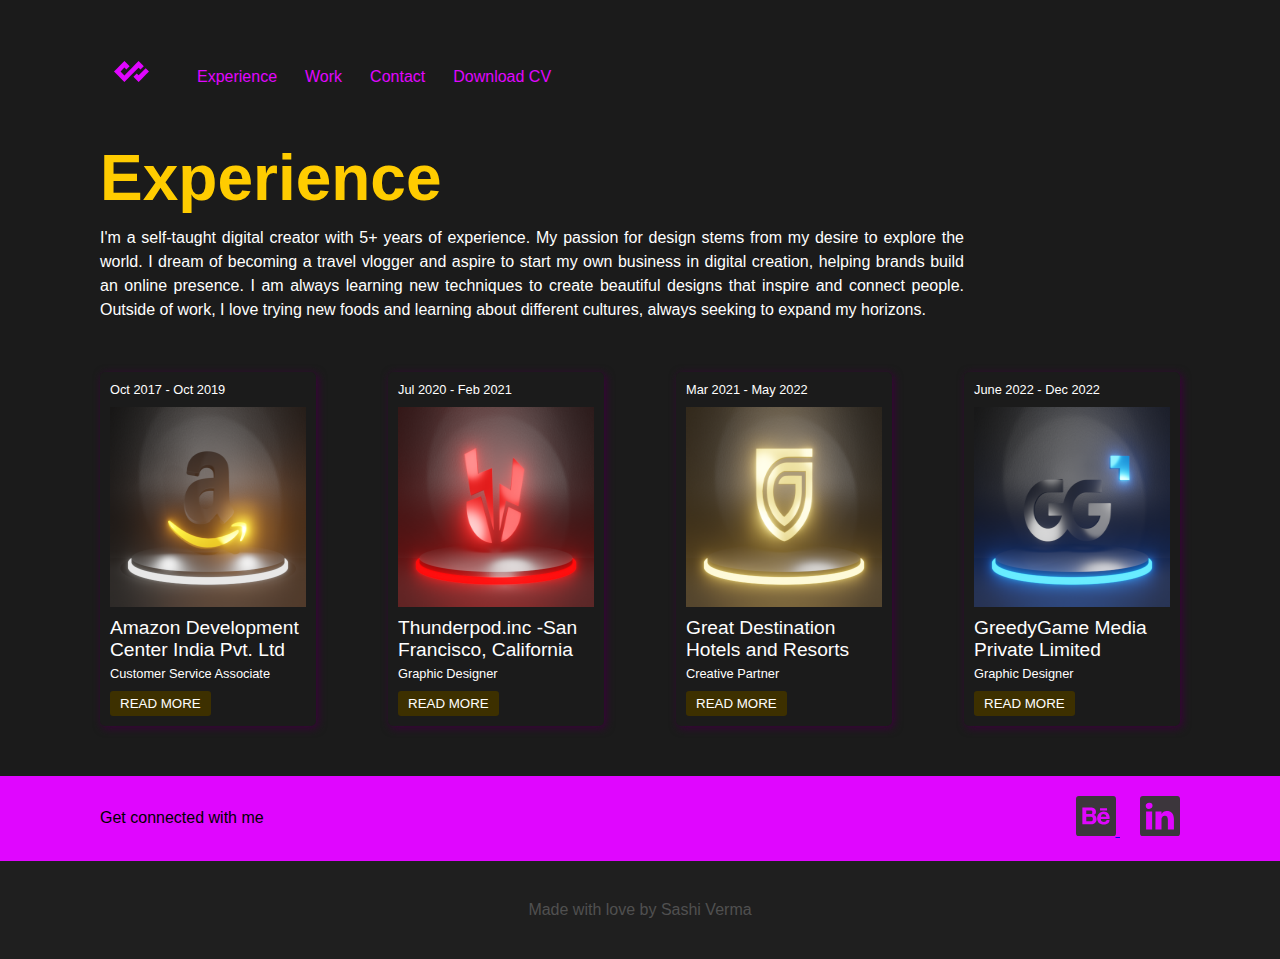
==== experience.html @ 1667ecce "update" ====
<!DOCTYPE html>
<html lang="en">

<head>
    <meta charset="UTF-8">
    <meta http-equiv="X-UA-Compatible" content="IE=edge">
    <meta name="viewport" content="width=device-width, initial-scale=1.0">
    <link rel="stylesheet" href="./newstyle.css" />
    <link rel="stylesheet" href="./experience.css" />
    <script src="./experience.js"></script>
    <title>Document</title>
    <style>

    </style>
</head>

<body>
    <nav id="menu" style="position: relative;" class="navbar">

        <ul>
            <li><a href="./index.html"><img style="width: 35px;" src="assests\SVG\saz logo.svg"> </a> </li>
            <li style="padding-left: 20px;"><a href="./experience.html">Experience</a></li>
            <li><a href="https://www.behance.net/sashiverma" target="_blank">Work</a></li>
            <li><a href="http://">Contact</a></li>
            <li><a href="http://">Download CV</a></li>
        </ul>
    </nav>
    <div class="experience-container">
        <div class="exp-about-me">
            <h1 style="font-size: 4rem;color: #ffcc00;">Experience</h1>
            <p>I'm a self-taught digital creator with 5+ years of experience. My passion for design stems from my desire
                to explore the world. I dream of becoming a travel vlogger and aspire to start my own business in
                digital creation, helping brands build an online presence. I am always learning new techniques to create
                beautiful designs that inspire and connect people. Outside of work, I love trying new foods and learning
                about different cultures, always seeking to expand my horizons.</p>
        </div>

        <div class="company-list"> 
            <div class="company-card">
                <div class="year"> Oct 2017 - Oct 2019 </div>
                <div class="company-image"> <img style="width: 100%;height: 100%; overflow: hidden;" src="./assests/amazon.png"> </div>
                <div class="company-name"> <a href="https://www.amazon.in/" target="_blank" style="color: white;text-decoration: none;"> Amazon Development </a>
                    Center India Pvt. Ltd
                    <p style="font-size: .8rem;margin-top: 5px;"> Customer Service Associate</p>
                </div>
                <button class="read-btn btn-comp1" onclick="togglepopup1()" > READ MORE</button>

            </div>
            <div class="company-card"> 
                <div class="year"> Jul 2020 - Feb 2021 </div>
                <div class="company-image"><img style="width: 100%;height: 100%; overflow: hidden;" src="./assests/thunderpod.png"></div>
                <div class="company-name"><a href="https://www.linkedin.com/company/thunderpod/" target="_blank" style="color: white;text-decoration: none;">Thunderpod.inc -San Francisco, California </a>
                    <p style="font-size: .8rem;margin-top: 5px;"> Graphic Designer</p>
                </div>
                <button class="read-btn btn-comp1" onclick="togglepopup2()" > READ MORE</button>

            </div>
            <div class="company-card"> 
                <div class="year"> Mar 2021 - May 2022  </div>
                <div class="company-image"><img style="width: 100%;height: 100%; overflow: hidden;" src="./assests/gdhr.png"></div>
                <div class="company-name"> <a href="http://gdhotels.in/" target="_blank" style="color: white;">Great Destination Hotels and Resorts </a>
                    <p style="font-size: .8rem;margin-top: 5px;"> Creative Partner</p>
                </div>
                <button class="read-btn btn-comp1" onclick="togglepopup3()" > READ MORE</button>
            </div>
            <div class="company-card">
                <div class="year"> June 2022 - Dec  2022  </div>
                <div class="company-image"><img style="width: 100%;height: 100%; overflow: hidden;" src="./assests/gg.png"></div>
                <div class="company-name"><a href="https://greedygame.com/" target="_blank" style="color: white;text-decoration: none;"> GreedyGame Media Private Limited </a>
                    <p style="font-size: .8rem;margin-top: 5px;"> Graphic Designer</p>
                </div>
                <button class="read-btn btn-comp1" onclick="togglepopup4()" > READ MORE</button>
            </div>

        </div>
        

        <div class="popup" id="popup-1">
            <div class="overlay">
                <div class="content">
                    <div class="close-btn" onclick="togglepopup1()">&times;</div>
                    <div class="popup-txt-content">
                    <h3>Amazon Development Center India Pvt. Ltd</h3>
                    <h4 style="margin-top: 5px;">Customer Service Associate</h4>
                    <p style="margin-top: 10px;text-align: justify;line-height: 1.5;">During my tenure as a Customer Service Associate for Amazon.com, I played a key role in providing excellent service to US clients through chat support. My responsibilities included handling customer inquiries, resolving issues, and providing accurate and timely information. I also used my front-end development skills to create small web tools to improve the customer experience. Additionally, I designed creatives for internal email communication to enhance team collaboration. Through my efforts, I was able to consistently exceed customer satisfaction targets and build positive relationships with clients.</p>
                </div>
                </div>

            </div>
        </div>

        <div class="popup" id="popup-2">
            <div class="overlay">
                <div class="content">
                    <div class="close-btn" onclick="togglepopup2()">&times;</div>
                    <div class="popup-txt-content">
                    <h3>Thunderpod.inc -San Francisco, California</h3>
                    <h4 style="margin-top: 5px;">Graphic Designer</h4>
                    <p style="margin-top: 10px;text-align: justify;line-height: 1.5;">Thunderpod is a social health and fitness platform. I Worked here as an in-house Graphic Designer, Creating cohesive designs for various platforms. Developed a very healthy bonding with my team, crafting new and modern ways of design processes. Contributed and co-ordinated in marketing startegies as well. </p>
                </div>
                </div>

            </div>
        </div>

        <div class="popup" id="popup-3">
            <div class="overlay">
                <div class="content">
                    <div class="close-btn" onclick="togglepopup3()">&times;</div>
                    <div class="popup-txt-content">
                    <h3>Great Destination Hotels and Resorts</h3>
                    <h4 style="margin-top: 5px;">Creative Partner</h4>
                    <p style="margin-top: 10px;text-align: justify;line-height: 1.5;">As a Creative Partner at Great Destination Hotels and Resorts, I had the opportunity to work with a talented team for 1 year and 3 months. My focus was on brand development, where I utilized my skills in logo design, stationery, merchandise, signage, prints, PowerPoint presentations, video editing and social media. I had a great experience working with vendors to ensure high-quality output and was always looking for ways to enhance the client experience. I also had the pleasure of mentoring and developing a designer, and bringing fresh and unique ideas to the table. Overall, it was a great learning experience and I am proud of the work we accomplished together.</p>
                </div>
                </div>

            </div>
        </div>

        <div class="popup" id="popup-4">
            <div class="overlay">
                <div class="content">
                    <div class="close-btn" onclick="togglepopup4()">&times;</div>
                    <div class="popup-txt-content">
                    <h3>GreedyGame Media Private Limited</h3>
                    <h4 style="margin-top: 5px;">Graphic Designer</h4>
                    <p style="margin-top: 10px;text-align: justify;line-height: 1.5;">Brought in AI based, quick and effective design process for internal communications. Made sure that our External communications are, as best as our close competitors.
                        Boosted up the brands visibility by increasing the volume of external communications. Mentored Intern Designers to pace up with the modern design industry. Contributed and worked on new ways of Employee appreciation programs. Made sure that we keep evolving both on Design and Marketing front.</p>
                </div>
                </div>

            </div>
        </div>

    </div>

    <div class="footer" style="margin-top: 50px;">

        <div style="width: 100vw; background: #e006ff; height: auto;padding-left: 100px;padding-right: 100px;padding-top: 20px;padding-bottom: 20px;display: flex; justify-content: space-between;">
            <div style="align-self: center;"> Get connected with me </div> 
            
            <div>
                <a href="https://www.behance.net/sashiverma" target="_blank"> <img style="width: 40px;" src="./assests/SVG/Behance svg.svg"> </a>
                <a href="https://www.linkedin.com/in/sashi-verma-9152b3148/" target="_blank"> <img style="width: 40px;margin-left: 20px;" src="./assests/SVG/linkedin svg.svg"> </a>
            </div>

        </div>
       
        <!--
        <div style="width: 100vw; background: #1f1f1f; height: 100px;padding-left: 100px;padding-right: 100px;display: flex;padding-top: 20px;color: #e006ff;padding-bottom: 20px;justify-content: space-between;">
            <div style="font-size: 2rem;align-self: center;"> Sashi Verma</div> <div style="right: 0px;align-self: center;"> About | Experience | Work </div>
        </div> -->

        <div style="border-top: 1px solid #e006ff;">
            <p style="color: #505050;text-align: center;background: #1f1f1f;padding-top: 40px;padding-bottom: 40px; ">Made with love by Sashi Verma</p>
        </div>

    </div>


</body>

</html>
---- newstyle.css ----
* {
  margin: 0;
  padding: 0;
  box-sizing: border-box;
}

body {
  font-family: "Lato", sans-serif;
  overflow-x: hidden;
  
}
#menu {
	
 position: fixed;
	color: #FFF;
	height: 100px;
z-index: 2;
  top: 3%;
  padding-left: 100px;
 
  width: 100%;
}
#menu ul, #menu li {
  display: flex;
  align-items: center;
	padding: 0;
	list-style: none
}
#menu ul {
	width: 100%;
  height: 100%;
}
#menu li {
  font-size: 1rem;
	float: left;
	display: inline;
  border: none;
	
}
#menu a {
	display: block;
	line-height: 80px;
	padding: 0 14px;
	text-decoration: none;
	color: #E006FF;
	font-size: 16px;
}

#menu li a:hover {
	color: #Ffcc00;
	background: none;

}
#menu input {
	display: none;
	margin: 0;
	padding: 0;
	height: 80px;
	width: 100%;
	opacity: 0;
	cursor: pointer
}
#menu label {
	display: none;
	line-height: 80px;
	text-align: center;
	position: absolute;
	left: 35px
}
#menu label:before {
	font-size: 1.6em;
	content: "\2261"; 
	margin-left: 20px;
}


canvas {
  width: 100vw;
  height: 100vh;
  object-fit: cover;
}

.container{
  position: fixed;
  top: 10%;
  width: 100vw;
  height: 100vh;
  display: flex;
  flex-direction: row;
  z-index: 2;
  padding-left: 100px;
  padding-right: 100px;
}

.left-content {
  z-index: 2;
  width: 50%;

}
.right-content {

  width: 50%;
  top: 250px;
  z-index: 2;
  color: white;
  padding-left: 100px;
  padding-top: 10%;

}
.btn{
  margin-top: 25px;
  background-color: #E006FF;
    border-radius: 5px;
    padding: 10px;
    padding-left: 20px;
    padding-right: 20px;
    color: white;
    font-size: 1rem;
}
.details {
  min-height: 100vh;
  display: flex;
  justify-content: center;
  align-items: center;
  font-size: 2rem;
}


.quotes {
  position: relative;
  font-size: 2rem;
  z-index: 2;
  padding-bottom: 45vh;
  top: 20%;
  color: white;
  
}



.name {
  font-size: 4rem;
  color: white;
  z-index: 2;
  
  
}

.profile {
  position: relative;
  font-size: 1rem;
  color: #Ffcc00;
  z-index: 2;
}
.introduction {
  padding-right: 20px;
  padding-top: 25px;
  font-size: 1rem;
  line-height: 30px;
  letter-spacing: .5px;
}

.card {
  width: 100%;
  height: 5px;
  border-radius: 2px;
  background-image: linear-gradient(0deg , #e531d9, #fb0bc3 43%, #bf11bf);
    z-index: 2;
    animation: spin 20s ease-in-out infinite;
}


@keyframes spin {
  0% {
    width: 10%;
  }
  50% {
    width: 70%;
  }
  100% {
    width: 10%;
  }
}
---- experience.css ----
* {
    padding: 0;
    margin: 0px;
}
body{
    /*background-image: url(./assests/landing\ page\ 3d.png); */
background-repeat: no-repeat;
width: 100vw;
height: 100vh;
     background:#1b1b1b
}
.experience-container {
    width: 100vw;
    height: auto;
    padding-left: 100px;
    padding-right: 100px;
    margin: 0;
    margin-top: 30px;
    

}

.exp-about-me {
    width: 80%;
    font-size: 1rem;
    color: white;
    line-height: 1.5;
    text-align: justify;
}

.company-list{
    width: 100%;
   /* background: red; */
    display: flex;
    margin-top: 50px;
    justify-content: space-between;
}

.company-card{
    width: 20%;
    border-radius: 5px;
    box-shadow: 2px 2px 8px #3b003b;
    /* background: green; */
    padding: 10px;
    background: #1b1b1b;
    transition: box-shadow .25s;
}
.company-card:hover{
    box-shadow: 0px 0px 24px #d200d2;
}

.year{
    font-size: .8rem;
    color: white;
    text-align: left;
}
.company-image{
    margin-top: 10px;
    background: blue; 
    height: 200px;
    width: 100%;
    border-radius: 5px;
    
}
.company-name{
    color: white;
    font-size: 1.2rem;
    margin-top: 10px;
}
.company-name a {
    text-decoration: none;
}

.company-name a:hover{
    text-decoration:solid;
    text-decoration-color: #d200d2;
}

.read-btn{
    border: none;
    padding: 5px;
    background: #3d3000;
    border-radius: 3px;
    margin-top: 10px;
    padding-left: 10px;
    padding-right: 10px;
    cursor: pointer;
    transition: all .25s ease-in;
    color: white;
    
}
.read-btn:hover{
    background: #ffcc00;
    color: #1b1b1b;
}

.popup .overlay{
    position: fixed;
    top: 0;
    right: 0;
    background: rgba(0, 0, 0, .7);
    width: 100vw;
    height: 100vh;
    z-index: 2;
    display: none;
    
}
.popup .content {
    position: absolute;
    background: white;
    left: 50%;
    top: 50%;
    transform: translate(-50%, -50%) scale (0);
    opacity: 0;
    /* background: red; */
    padding: 10px;
    border-radius: 5px;
    width: 40%;
}

.popup .close-btn {
    position: absolute;
    right: 10px;
    width: 30px;
    height: 30px;
    background: #ffcc00;
    text-align: center;
    line-height: 30px;
    border-radius: 50%;
    top: 10px;
    color: #1b1b1b;
    cursor: pointer;
}

.popup .popup-txt-content {
    margin-top: 8%;
    background: #efefef;
    padding: 20px;
}

.popup.active .overlay{
display: block;
}

.popup.active .content{
    transition: all 1s ease-in-out;
    transform: translate(-50%, -50%) scale(1);
    opacity: 1;
}
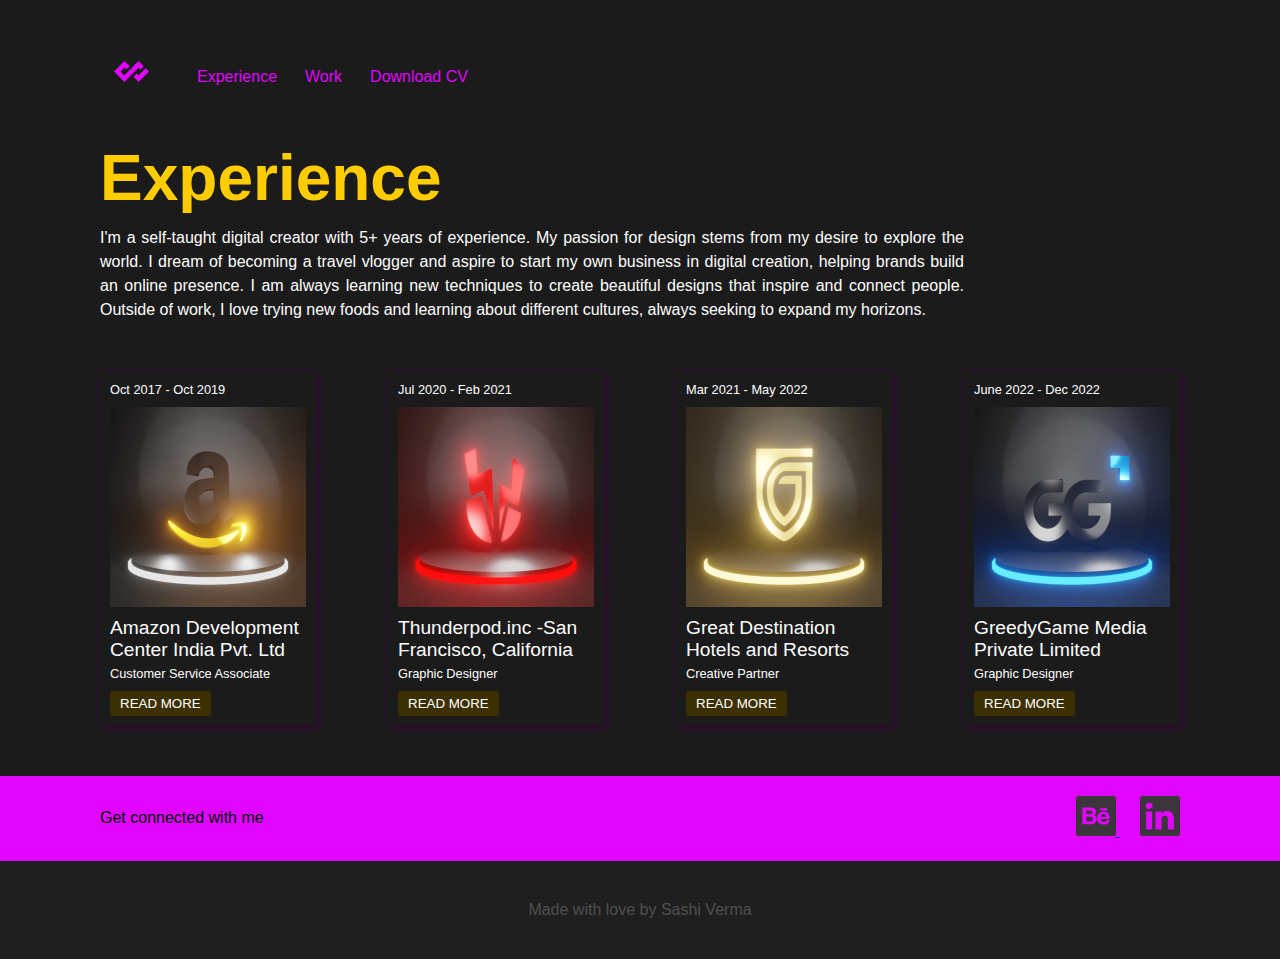
==== commit 399c443f: "update" ====
--- a/experience.html
+++ b/experience.html
@@ -21,8 +21,8 @@
             <li><a href="./index.html"><img style="width: 35px;" src="assests\SVG\saz logo.svg"> </a> </li>
             <li style="padding-left: 20px;"><a href="./experience.html">Experience</a></li>
             <li><a href="https://www.behance.net/sashiverma" target="_blank">Work</a></li>
-            <li><a href="http://">Contact</a></li>
-            <li><a href="http://">Download CV</a></li>
+            
+            <li><a href="./assests/Sashi Resume 2023.pdf" download="">Download CV</a></li>
         </ul>
     </nav>
     <div class="experience-container">
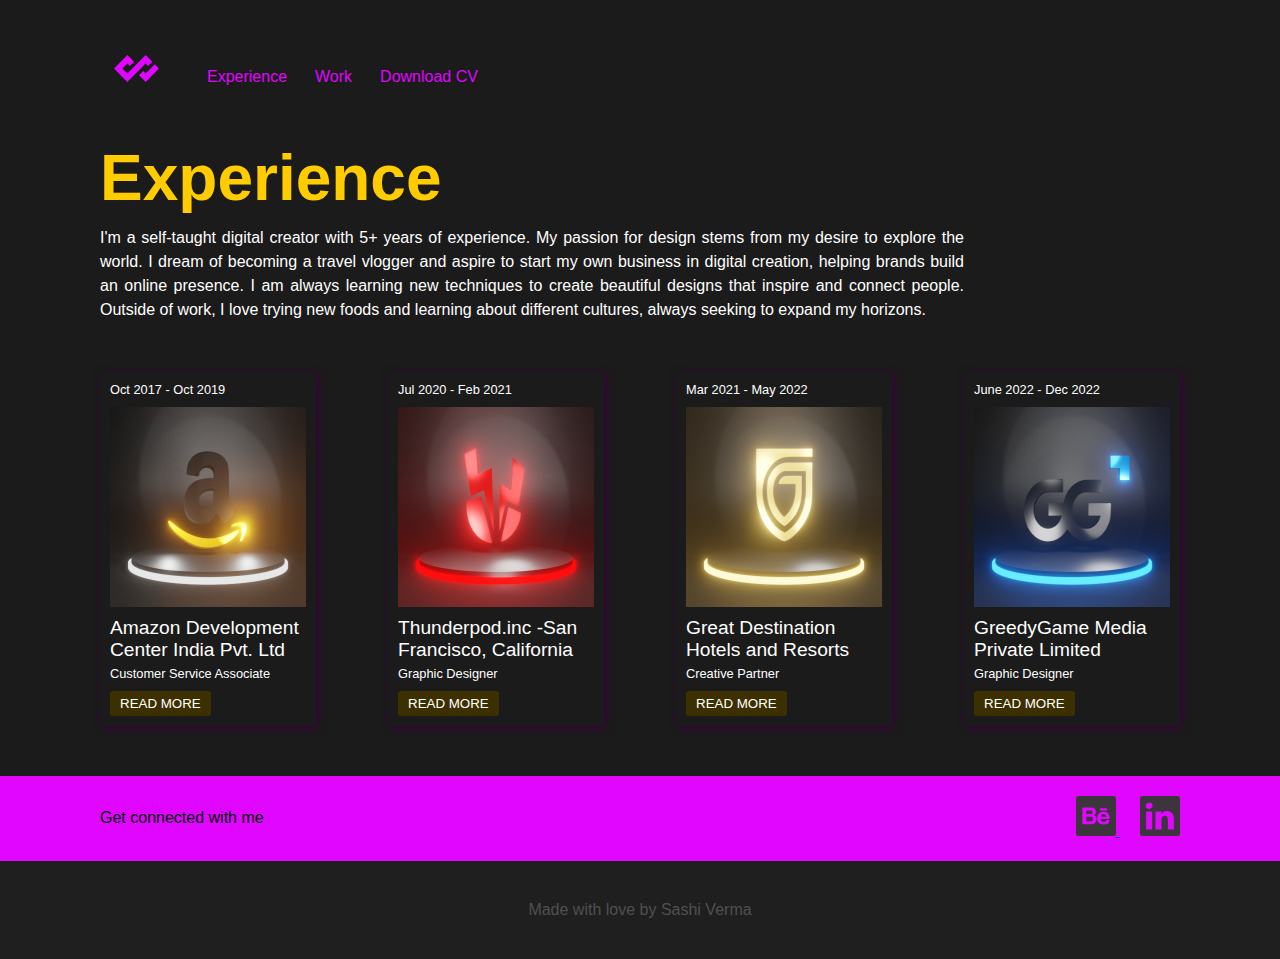
==== commit 40442dd3: "update" ====
--- a/experience.html
+++ b/experience.html
@@ -18,7 +18,7 @@
     <nav id="menu" style="position: relative;" class="navbar">
 
         <ul>
-            <li><a href="./index.html"><img style="width: 35px;" src="assests\SVG\saz logo.svg"> </a> </li>
+            <li><a href="./index.html"><img style="width: 45px;" src="assests\SVG\saz logo.svg"> </a> </li>
             <li style="padding-left: 20px;"><a href="./experience.html">Experience</a></li>
             <li><a href="https://www.behance.net/sashiverma" target="_blank">Work</a></li>
             
